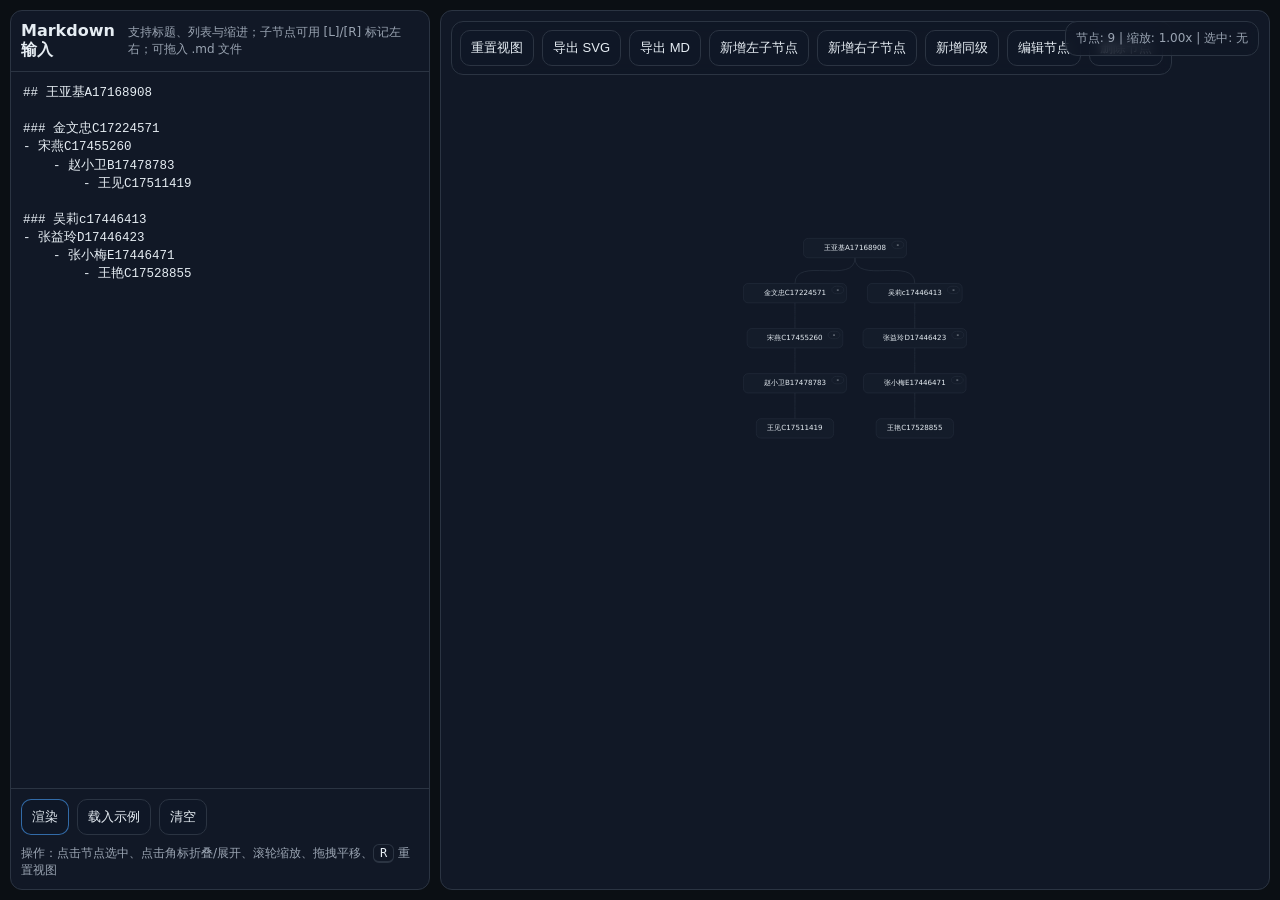
==== mindmap.html @ 3efa423c "first commit" ====
﻿<!doctype html>
<html lang="zh-CN">
<head>
  <meta charset="utf-8" />
  <meta name="viewport" content="width=device-width,initial-scale=1" />
  <title>MD -> Mindmap</title>
  <link rel="stylesheet" href="styles/main.css" />
</head>
<body>
<div class="app" id="app">
  <div class="left" id="dropZone">
    <div class="bar">
      <strong>Markdown 输入</strong>
      <span class="hint">支持标题、列表与缩进；子节点可用 [L]/[R] 标记左右；可拖入 .md 文件</span>
    </div>
    <textarea id="md"></textarea>
    <div class="actions">
      <button class="primary" id="renderBtn">渲染</button>
      <button id="exampleBtn">载入示例</button>
      <button id="clearBtn">清空</button>
    </div>
    <div class="tip">
      操作：点击节点选中、点击角标折叠/展开、滚轮缩放、拖拽平移、<span class="kbd">R</span> 重置视图
    </div>
  </div>

  <div class="right">
    <div class="topRight">
      <button id="resetViewBtn">重置视图</button>
      <button id="exportBtn">导出 SVG</button>
      <button id="exportMdBtn">导出 MD</button>
      <button id="addLeftChildBtn">新增左子节点</button>
      <button id="addRightChildBtn">新增右子节点</button>
      <button id="addSiblingBtn">新增同级</button>
      <button id="editNodeBtn">编辑节点</button>
      <button id="deleteNodeBtn">删除节点</button>
    </div>
    <div class="status" id="status">未渲染</div>
    <svg id="svg" viewBox="-900 -200 1800 1400" xmlns="http://www.w3.org/2000/svg">
      <g id="viewport"></g>
    </svg>
  </div>
</div>

<script src="src/config.js"></script>
<script src="src/utils.js"></script>
<script src="src/parser.js"></script>
<script src="src/markdown.js"></script>
<script src="src/layout.js"></script>
<script src="src/renderer.js"></script>
<script src="src/viewport.js"></script>
<script src="src/export.js"></script>
<script src="src/dragdrop.js"></script>
<script src="src/app.js"></script>
</body>
</html>
---- styles/main.css ----
﻿:root{
  --bg:#0b0f14;
  --panel:#111826;
  --text:#e6edf3;
  --muted:#9aa4b2;
  --stroke:#2b3442;
  --node:#141c2a;
  --nodeBorder:#2b3442;
  --nodeHover:#19243a;
  --link:#2b3442;
  --accent:#4aa3ff;
  --font:ui-sans-serif,system-ui,-apple-system,"Segoe UI",Roboto,"Noto Sans CJK SC","PingFang SC","Microsoft YaHei",Arial;
}

html,body{
  height:100%;
  margin:0;
  background:var(--bg);
  color:var(--text);
  font-family:var(--font);
}

.app{
  height:100%;
  display:grid;
  grid-template-columns:420px 1fr;
  gap:10px;
  padding:10px;
  box-sizing:border-box;
}

.left,.right{
  background:var(--panel);
  border:1px solid var(--stroke);
  border-radius:12px;
  overflow:hidden;
}

.left{
  display:grid;
  grid-template-rows:auto 1fr auto;
}

.bar{
  display:flex;
  align-items:center;
  gap:8px;
  padding:10px;
  border-bottom:1px solid var(--stroke);
}

.bar .hint{
  margin-left:auto;
  color:var(--muted);
  font-size:12px;
}

textarea{
  width:100%;
  height:100%;
  resize:none;
  border:0;
  outline:0;
  padding:12px;
  box-sizing:border-box;
  background:transparent;
  color:var(--text);
  font-family:ui-monospace,SFMono-Regular,Menlo,Consolas,"Liberation Mono",monospace;
  font-size:12.5px;
  line-height:1.45;
  tab-size:4;
}

.actions{
  padding:10px;
  border-top:1px solid var(--stroke);
  display:flex;
  gap:8px;
  flex-wrap:wrap;
}

button{
  background:#0f1726;
  color:var(--text);
  border:1px solid var(--stroke);
  padding:8px 10px;
  border-radius:10px;
  cursor:pointer;
  font-size:13px;
}

button:hover{border-color:#3a465a}
button.primary{border-color:rgba(74,163,255,.6)}
button.primary:hover{border-color:var(--accent)}

.tip{
  color:var(--muted);
  font-size:12px;
  padding:0 10px 10px;
}

.kbd{
  border:1px solid var(--stroke);
  border-bottom-width:2px;
  padding:1px 6px;
  border-radius:6px;
  font-family:ui-monospace,monospace;
  color:var(--text);
}

.right{position:relative}

.topRight{
  position:absolute;
  left:10px;
  top:10px;
  display:flex;
  flex-wrap:wrap;
  gap:8px;
  z-index:10;
  background:rgba(17,24,38,.7);
  border:1px solid var(--stroke);
  border-radius:12px;
  padding:8px;
  backdrop-filter:blur(6px);
}

.status{
  position:absolute;
  right:10px;
  top:10px;
  color:var(--muted);
  font-size:12px;
  padding:8px 10px;
  border:1px solid var(--stroke);
  border-radius:12px;
  background:rgba(17,24,38,.7);
  backdrop-filter:blur(6px);
  z-index:10;
}

svg{
  width:100%;
  height:100%;
  display:block;
}

.link{fill:none;stroke:var(--link);stroke-width:1.4}

.node rect{
  fill:var(--node);
  stroke:var(--nodeBorder);
  stroke-width:1;
  rx:10;
  ry:10;
}

.node:hover rect{fill:var(--nodeHover)}
.node text{fill:var(--text);font-size:15.5px;dominant-baseline:middle}
.node.selected rect{stroke:var(--accent);stroke-width:2}
.badge{fill:rgba(74,163,255,.15);stroke:rgba(74,163,255,.45)}
.badgeText{fill:var(--accent);font-size:12.5px}

.drop-active{
  border-color:var(--accent);
  box-shadow:0 0 0 2px rgba(74,163,255,.25) inset;
}

@media (max-width: 980px){
  .app{grid-template-columns:1fr;grid-template-rows:45vh 1fr}
}
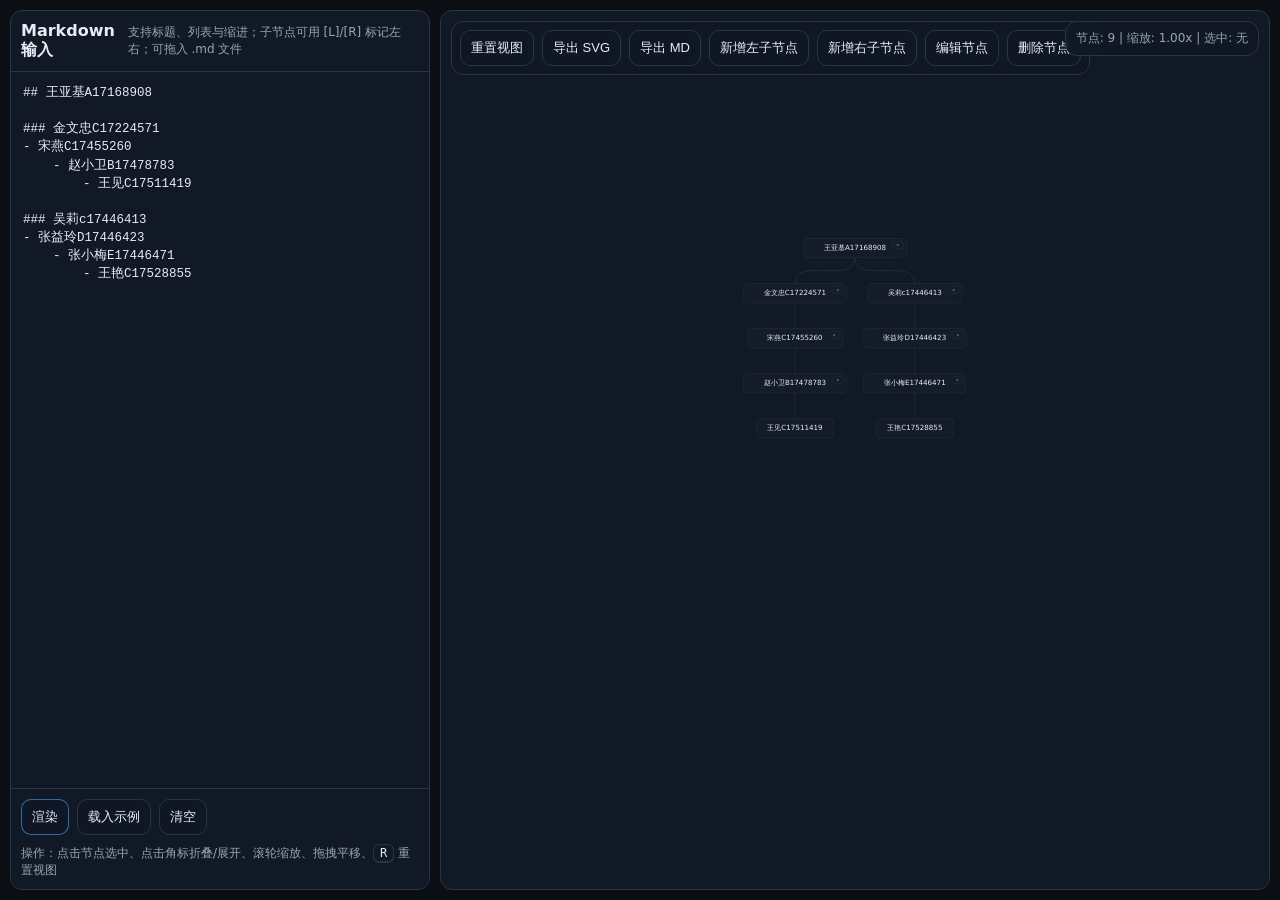
==== commit 6707daca: "delete addSiblingBtn" ====
--- a/mindmap.html
+++ b/mindmap.html
@@ -31,7 +31,6 @@
       <button id="exportMdBtn">导出 MD</button>
       <button id="addLeftChildBtn">新增左子节点</button>
       <button id="addRightChildBtn">新增右子节点</button>
-      <button id="addSiblingBtn">新增同级</button>
       <button id="editNodeBtn">编辑节点</button>
       <button id="deleteNodeBtn">删除节点</button>
     </div>
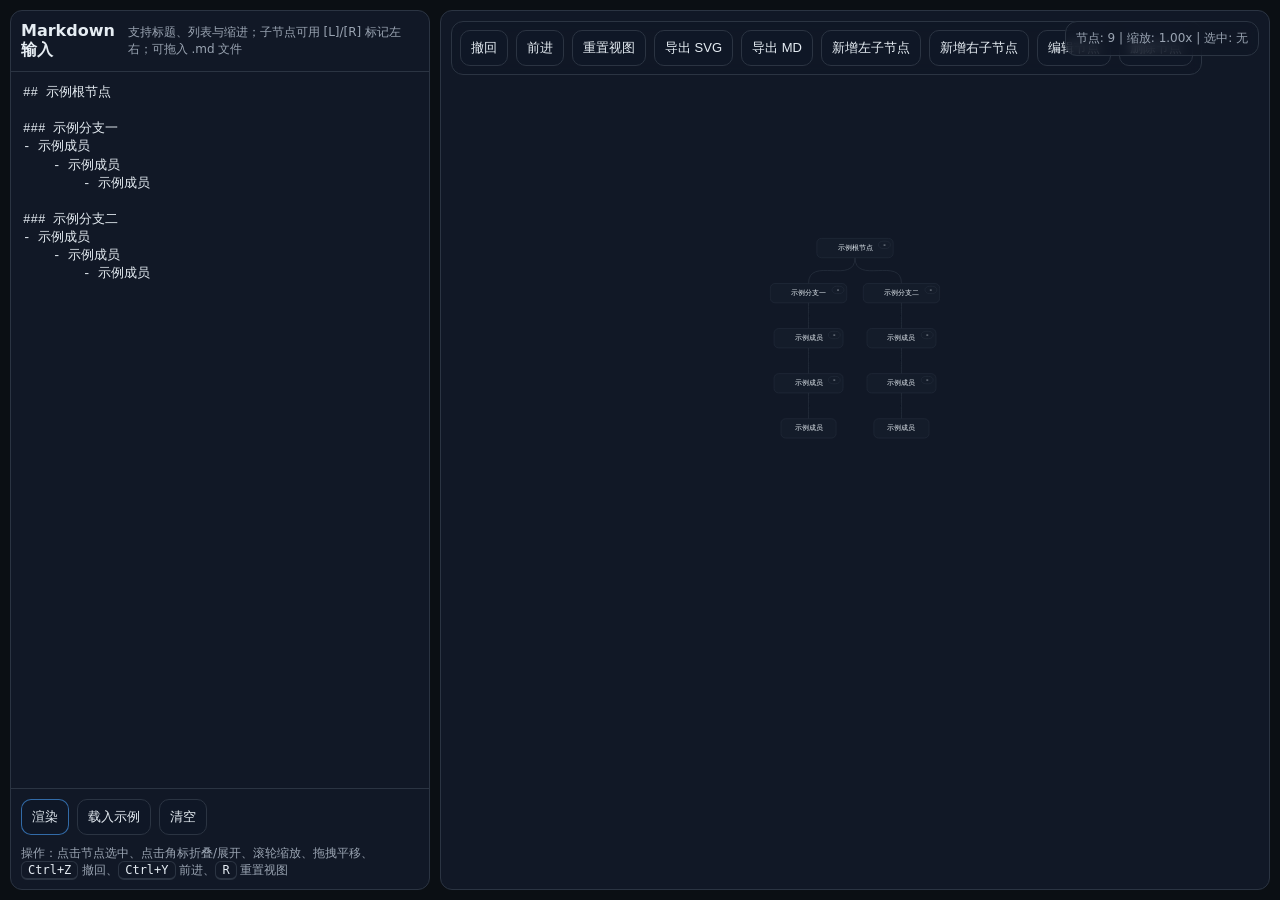
==== commit 9c05f3e7: "ctrl+Z ctrl+Y" ====
--- a/mindmap.html
+++ b/mindmap.html
@@ -20,12 +20,14 @@
       <button id="clearBtn">清空</button>
     </div>
     <div class="tip">
-      操作：点击节点选中、点击角标折叠/展开、滚轮缩放、拖拽平移、<span class="kbd">R</span> 重置视图
+      操作：点击节点选中、点击角标折叠/展开、滚轮缩放、拖拽平移、<span class="kbd">Ctrl+Z</span> 撤回、<span class="kbd">Ctrl+Y</span> 前进、<span class="kbd">R</span> 重置视图
     </div>
   </div>
 
   <div class="right">
     <div class="topRight">
+      <button id="undoBtn">撤回</button>
+      <button id="redoBtn">前进</button>
       <button id="resetViewBtn">重置视图</button>
       <button id="exportBtn">导出 SVG</button>
       <button id="exportMdBtn">导出 MD</button>
@@ -53,3 +55,4 @@
 <script src="src/app.js"></script>
 </body>
 </html>
+
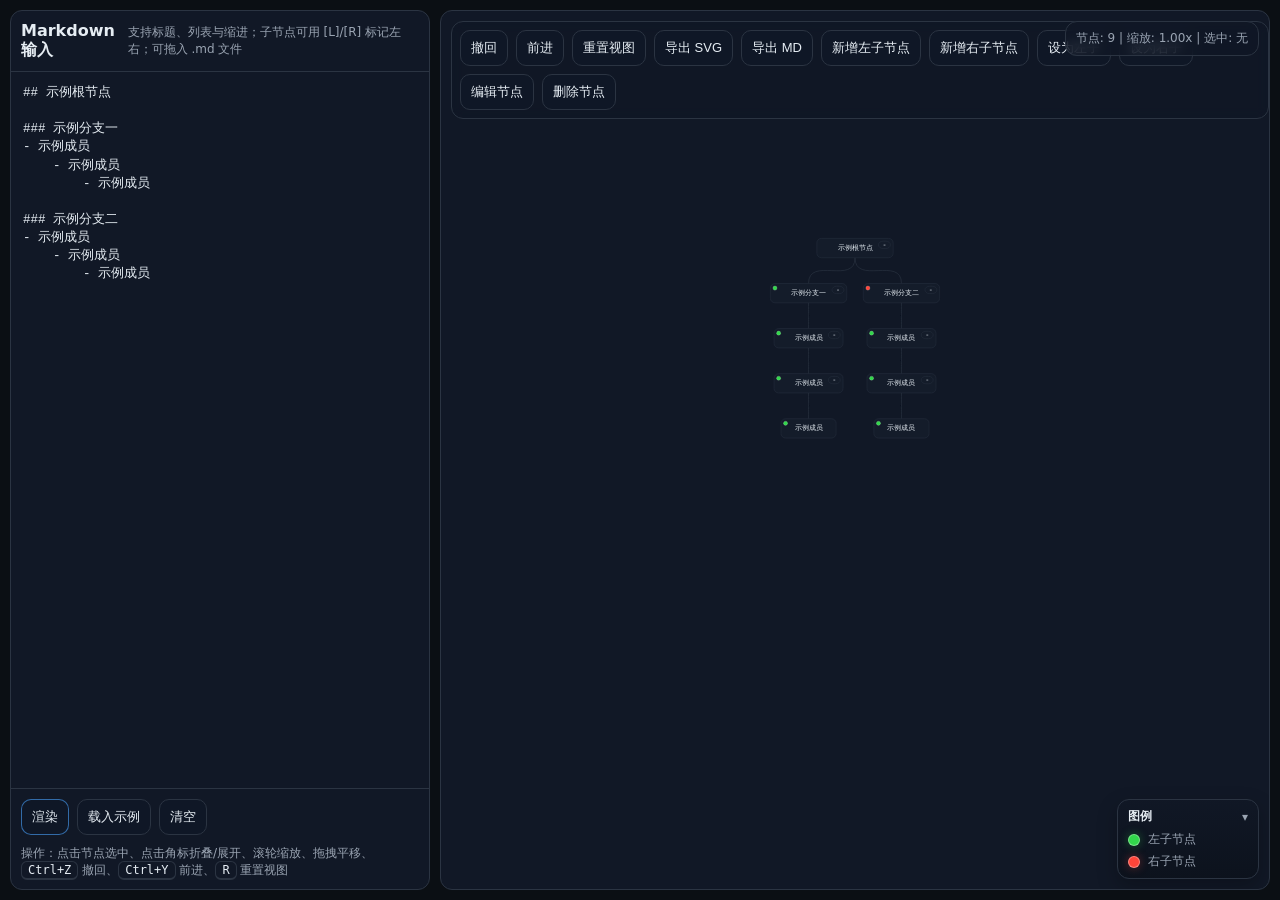
==== commit d87f6e8b: "show left/right, supporting swich left/right" ====
--- a/mindmap.html
+++ b/mindmap.html
@@ -33,10 +33,28 @@
       <button id="exportMdBtn">导出 MD</button>
       <button id="addLeftChildBtn">新增左子节点</button>
       <button id="addRightChildBtn">新增右子节点</button>
+      <button id="setAsLeftBtn">设为左子</button>
+      <button id="setAsRightBtn">设为右子</button>
       <button id="editNodeBtn">编辑节点</button>
       <button id="deleteNodeBtn">删除节点</button>
     </div>
     <div class="status" id="status">未渲染</div>
+    <details class="legend" aria-label="节点左右子节点图例" open>
+      <summary class="legendSummary">
+        <span class="legendTitle">图例</span>
+        <span class="legendCaret">▾</span>
+      </summary>
+      <div class="legendBody">
+        <div class="legendRow">
+          <span class="legendDot legendDotLeft"></span>
+          <span class="legendText">左子节点</span>
+        </div>
+        <div class="legendRow">
+          <span class="legendDot legendDotRight"></span>
+          <span class="legendText">右子节点</span>
+        </div>
+      </div>
+    </details>
     <svg id="svg" viewBox="-900 -200 1800 1400" xmlns="http://www.w3.org/2000/svg">
       <g id="viewport"></g>
     </svg>
--- a/styles/main.css
+++ b/styles/main.css
@@ -139,6 +139,88 @@
   z-index:10;
 }
 
+.legend{
+  position:absolute;
+  right:10px;
+  bottom:10px;
+  z-index:10;
+  min-width:120px;
+  padding:8px 10px;
+  border:1px solid var(--stroke);
+  border-radius:12px;
+  background:linear-gradient(180deg,rgba(17,24,38,.85),rgba(12,18,28,.85));
+  backdrop-filter:blur(6px);
+  box-shadow:0 8px 20px rgba(0,0,0,.25);
+}
+
+.legendSummary{
+  list-style:none;
+  display:flex;
+  align-items:center;
+  justify-content:space-between;
+  gap:10px;
+  cursor:pointer;
+  user-select:none;
+}
+
+.legendSummary::-webkit-details-marker{display:none}
+
+.legendTitle{
+  color:var(--text);
+  font-size:12px;
+  font-weight:600;
+  letter-spacing:.2px;
+}
+
+.legendCaret{
+  color:var(--muted);
+  font-size:12px;
+  transform-origin:center;
+  transition:transform .18s ease;
+}
+
+.legend:not([open]) .legendCaret{
+  transform:rotate(-90deg);
+}
+
+.legendBody{
+  margin-top:6px;
+}
+
+.legendRow{
+  display:flex;
+  align-items:center;
+  gap:8px;
+}
+
+.legendRow + .legendRow{
+  margin-top:5px;
+}
+
+.legendDot{
+  width:10px;
+  height:10px;
+  border-radius:999px;
+  border:1px solid rgba(255,255,255,.35);
+  box-shadow:0 0 10px rgba(0,0,0,.25);
+  flex:0 0 auto;
+}
+
+.legendDotLeft{
+  background:#32d74b;
+  box-shadow:0 0 10px rgba(50,215,75,.35);
+}
+
+.legendDotRight{
+  background:#ff453a;
+  box-shadow:0 0 10px rgba(255,69,58,.35);
+}
+
+.legendText{
+  color:var(--muted);
+  font-size:12px;
+}
+
 svg{
   width:100%;
   height:100%;
@@ -158,6 +240,9 @@
 .node:hover rect{fill:var(--nodeHover)}
 .node text{fill:var(--text);font-size:15.5px;dominant-baseline:middle}
 .node.selected rect{stroke:var(--accent);stroke-width:2}
+.sideDot{stroke:rgba(255,255,255,.35);stroke-width:1}
+.sideDotLeft{fill:#32d74b}
+.sideDotRight{fill:#ff453a}
 .badge{fill:rgba(74,163,255,.15);stroke:rgba(74,163,255,.45)}
 .badgeText{fill:var(--accent);font-size:12.5px}
 
@@ -168,4 +253,5 @@
 
 @media (max-width: 980px){
   .app{grid-template-columns:1fr;grid-template-rows:45vh 1fr}
-}
+  .legend{right:8px;bottom:8px;padding:7px 9px;min-width:108px}
+}
